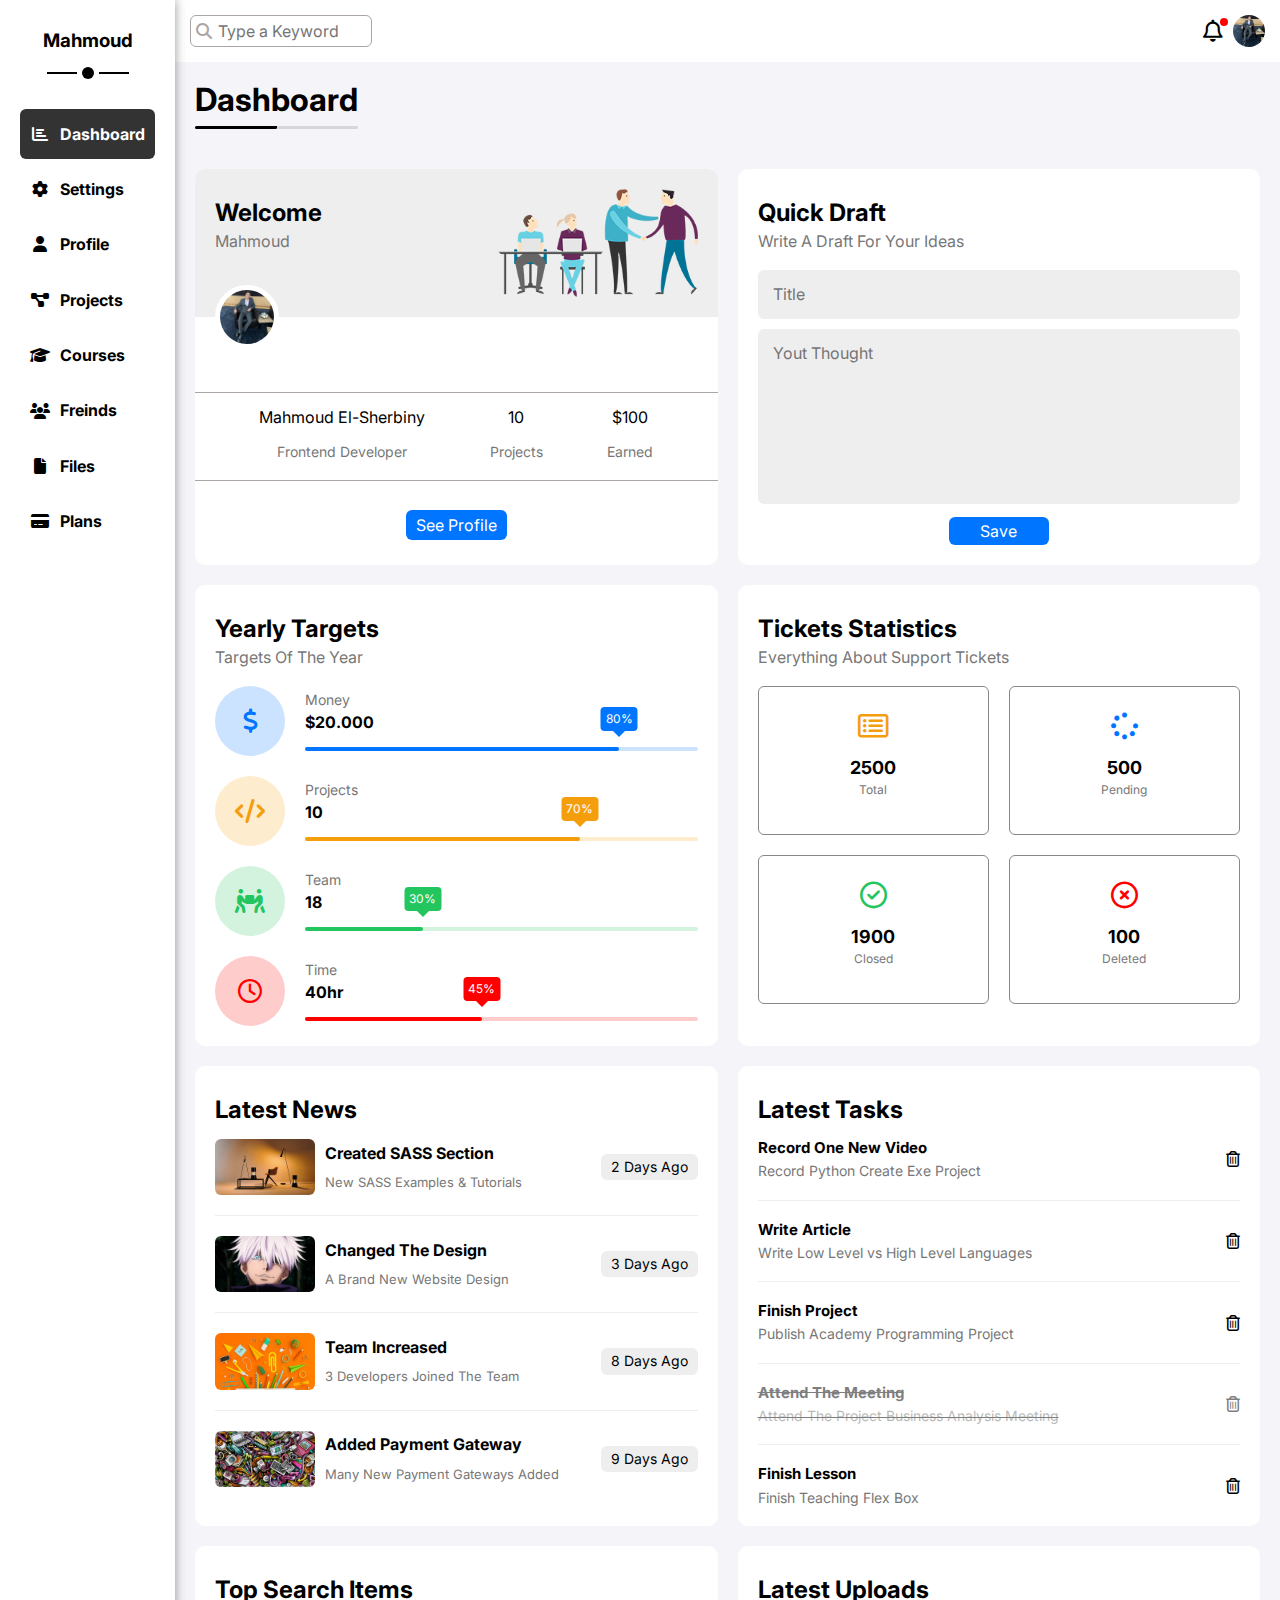
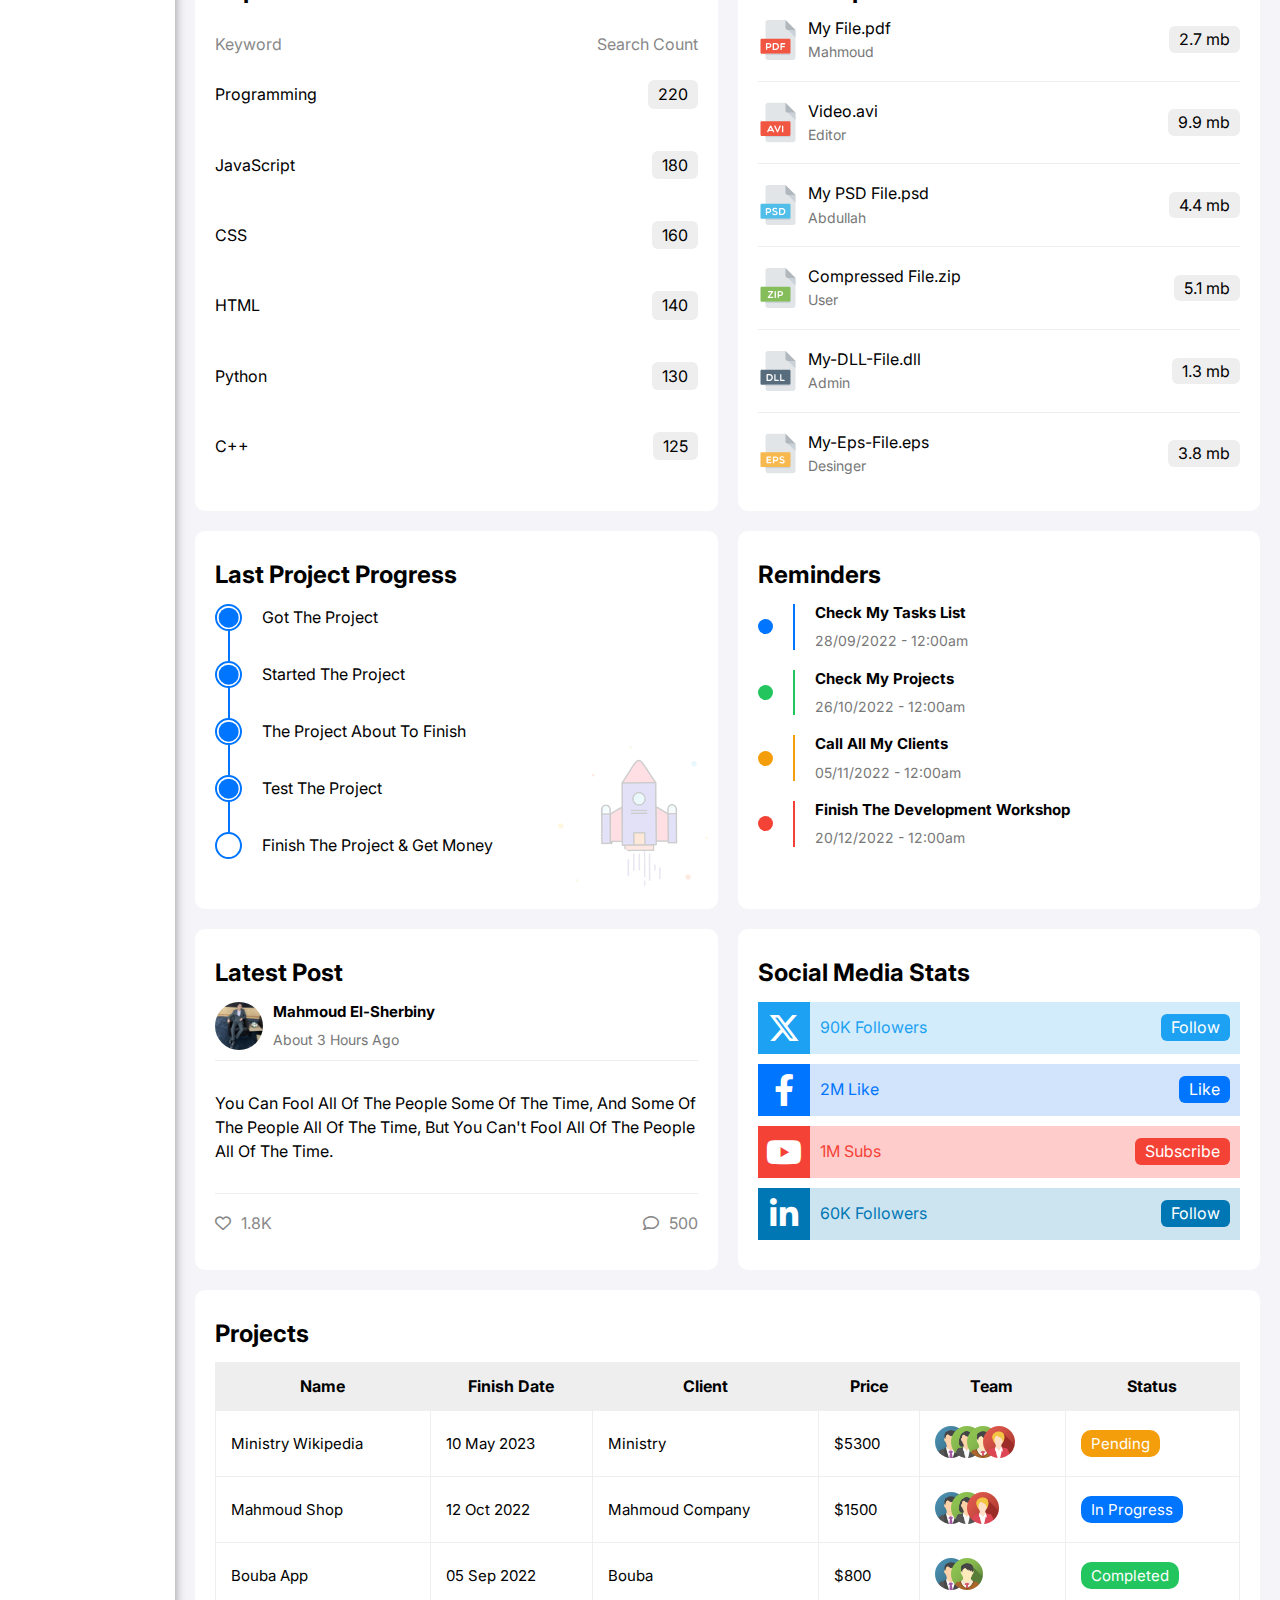
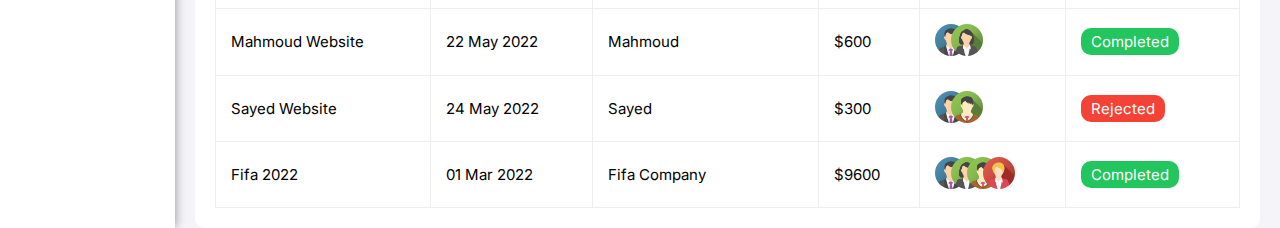
==== index.html @ 20785c1e "Uploaded the Project" ====
<!DOCTYPE html>
<html lang="en">
<head>
    <meta charset="UTF-8">
    <meta name="viewport" content="width=device-width, initial-scale=1.0">
    <title>Mahmoud | Dashboard</title>

    <!-- Normalize elements -->
    <link rel="stylesheet" href="CSS/normalize.css">

    <!-- The Framework file -->
    <link rel="stylesheet" href="CSS/framework.css">

    <!-- The design main file -->
    <link rel="stylesheet" href="CSS/main.css">

    <!-- Font awesome library -->
    <link rel="stylesheet" href="CSS/all.min.css">

    <!-- Google fonts -->
    <link rel="preconnect" href="https://fonts.googleapis.com">
    <link rel="preconnect" href="https://fonts.gstatic.com" crossorigin>
    <link href="https://fonts.googleapis.com/css2?family=Inter:wght@300;400;700;900&display=swap" rel="stylesheet">
</head>

<body>
    <div class="page d-flex">
        <!-- Start Sidebar -->
        <div class="sidebar p-20 bg-white">
            <a href="https://github.com/Mahmoud2592004" class="c-black" target="_blank"><h3>Mahmoud</h3></a>
            <div class="shape circle"></div>
            <ul class="links">
                <li>
                    <a class="link active v-center" href="index.html">
                        <i class="fa-solid fa-chart-bar fa-fw"></i>
                        <p>Dashboard</p>
                    </a>
                </li>
                <li>
                    <a class="link v-center" href="settings.html">
                        <i class="fa-solid fa-gear fa-fw"></i>
                        <p>Settings</p>
                    </a>
                </li>
                <li>
                    <a class="link v-center" href="profile.html">
                        <i class="fa-solid fa-user fa-fw"></i>
                        <p>Profile</p>
                    </a>
                </li>
                <li>
                    <a class="link v-center" href="projects.html">
                        <i class="fa-solid fa-diagram-project fa-fw"></i>
                        <p>Projects</p>
                    </a>
                </li>
                <li>
                    <a class="link v-center" href="courses.html">
                        <i class="fa-solid fa-graduation-cap fa-fw"></i>
                        <p>Courses</p>
                    </a>
                </li>
                <li>
                    <a class="link v-center" href="freinds.html">
                        <i class="fa-solid fa-users fa-fw"></i>
                        <p>Freinds</p>
                    </a>
                </li>
                <li>
                    <a class="link v-center" href="files.html">
                        <i class="fa-solid fa-file fa-fw"></i>
                        <p>Files</p>
                    </a>
                </li>
                <li>
                    <a class="link v-center" href="plans.html">
                        <i class="fa-solid fa-credit-card fa-fw"></i>
                        <p>Plans</p>
                    </a>
                </li>
            </ul>
        </div>
        <!-- End Sidebar -->
        <div class="content w-full">
            <!-- Start header -->
            <header class="header between-flex">
                <div class="form">
                    <form action="" class="br-6">
                        <i class="fa-solid fa-magnifying-glass"></i>
                        <input type="search" placeholder="Type a Keyword">
                    </form>
                </div>
                <div class="icons v-center">
                    <div class="notif p-rel">
                        <i class="fa-regular fa-bell"></i>
                        <span>A new course avialable, check now</span>
                    </div>
                    <img class="circle" src="images/avatar.jpg" alt="Photo.jpg">
                </div>
            </header>
            <!-- End header -->
            <h1 class="p-rel">Dashboard</h1>
            <div class="wrapper d-grid gap-20">
                <div class="welcome br-10 text-c-mobile block-mobile overflow-h bg-white">
                    <div class="head d-flex p-20">
                        <div class="text">
                            <h3 class="special-heading">Welcome</h3>
                            <p>Mahmoud</p>
                        </div>
                        <img class="hide-mobile" src="images/welcome.png" alt="Photo.png">
                        <img src="images/avatar.jpg" alt="Photo.jpg">
                    </div>
                    <div class="info evenly-flex text-c flex-col-mobile gap-20">
                        <div>
                            <p>Mahmoud El-Sherbiny</p>
                            <span>Frontend Developer</span>
                        </div>
                        <div>
                            <p>10</p>
                            <span>Projects</span>
                        </div>
                        <div>
                            <p>$100</p>
                            <span>Earned</span>
                        </div>
                    </div>
                    <div class="link p-20">
                        <a href="profile.html">See Profile</a>
                    </div>
                </div>

                <div class="draft p-20 br-10 overflow-h bg-white">
                    <h3 class="special-heading">Quick Draft</h3>
                    <p>Write A Draft For Your Ideas</p>
                    <div class="form text-c">
                        <form action="">
                            <input type="text" name="title" placeholder="Title">
                            <textarea name="thought" placeholder="Yout Thought"></textarea>
                            <input type="submit" value="Save">
                        </form>
                    </div>
                </div>

                <div class="targets br-10 p-20 overflow-h bg-white">
                    <h3 class="special-heading">Yearly Targets</h3>
                    <p>Targets Of The Year</p>
                    <div class="target money v-center gap-20 m-bt-20">
                        <i class="fa-solid fa-dollar-sign"></i>
                        <div class="info">
                            <p>Money</p>
                            <p class="number">$20.000</p>
                            <div class="progress">
                                <span style="width: 80%;" data="80%"></span>
                            </div>
                        </div>
                    </div>
                    <div class="target projects v-center gap-20 m-bt-20">
                        <i class="fa-solid fa-code"></i>
                        <div class="info">
                            <p>Projects</p>
                            <p class="number">10</p>
                            <div class="progress">
                                <span style="width: 70%;" data="70%"></span>
                            </div>
                        </div>
                    </div>
                    <div class="target team v-center gap-20 m-bt-20">
                        <i class="fa-solid fa-people-carry-box"></i>
                        <div class="info">
                            <p>Team</p>
                            <p class="number">18</p>
                            <div class="progress">
                                <span style="width: 30%;" data="30%"></span>
                            </div>
                        </div>
                    </div>
                    <div class="target time v-center gap-20">
                        <i class="fa-regular fa-clock"></i>
                        <div class="info">
                            <p>Time</p>
                            <p class="number">40hr</p>
                            <div class="progress">
                                <span style="width: 45%;" data="45%"></span>
                            </div>
                        </div>
                    </div>
                </div>

                <div class="tickets p-20 br-10 overflow-h bg-white">
                    <h3 class="special-heading">Tickets Statistics</h3>
                    <p>Everything About Support Tickets</p>
                    <div class="holder d-grid gap-20">
                        <div class="box text-c br-6">
                            <i class="fa-regular fa-rectangle-list"></i>
                            <p class="number">2500</p>
                            <p>Total</p>
                        </div>
                        <div class="box text-c br-6">
                            <i class="fa-solid fa-spinner"></i>
                            <p class="number">500</p>
                            <p>Pending</p>
                        </div>
                        <div class="box text-c br-6">
                            <i class="fa-regular fa-circle-check"></i>
                            <p class="number">1900</p>
                            <p>Closed</p>
                        </div>
                        <div class="box text-c br-6">
                            <i class="fa-regular fa-circle-xmark"></i>
                            <p class="number">100</p>
                            <p>Deleted</p>
                        </div>
                    </div>
                </div>

                <div class="news p-20 br-10 overflow-h bg-white">
                    <h3 class="special-heading">Latest News</h3>
                    <div class="holder between-flex text-c-mobile flex-col-mobile">
                        <div class="box d-flex flex-col-mobile">
                            <img src="images/news-01.png" alt="Photo.png">
                            <div class="text">
                                <p>Created SASS Section</p>
                                <span>New SASS Examples & Tutorials</span>
                            </div>
                        </div>
                        <div>2 Days Ago</div>
                    </div>
                    <div class="holder between-flex text-c-mobile flex-col-mobile">
                        <div class="box d-flex flex-col-mobile">
                            <img src="images/news-03.png" alt="Photo.png">
                            <div class="text">
                                <p>Changed The Design</p>
                                <span>A Brand New Website Design</span>
                            </div>
                        </div>
                        <div>3 Days Ago</div>
                    </div>
                    <div class="holder between-flex text-c-mobile flex-col-mobile">
                        <div class="box d-flex flex-col-mobile">
                            <img src="images/news-02.png" alt="Photo.png">
                            <div class="text">
                                <p>Team Increased</p>
                                <span>3 Developers Joined The Team</span>
                            </div>
                        </div>
                        <div>8 Days Ago</div>
                    </div>
                    <div class="holder between-flex flex-col-mobile text-c-mobile">
                        <div class="box d-flex flex-col-mobile">
                            <img src="images/news-04.png" alt="Photo.png">
                            <div class="text">
                                <p>Added Payment Gateway</p>
                                <span>Many New Payment Gateways Added</span>
                            </div>
                        </div>
                        <div>9 Days Ago</div>
                    </div>
                </div>

                <div class="tasks p-20 br-10 overflow-h bg-white">
                    <h3 class="special-heading">Latest Tasks</h3>
                    <div class="box between-flex">
                        <div class="text">
                            <p>Record One New Video</p>
                            <span>Record Python Create Exe Project</span>
                        </div>
                        <i class="fa-regular fa-trash-can"></i>
                    </div>
                    <div class="box between-flex">
                        <div class="text">
                            <p>Write Article</p>
                            <span>Write Low Level vs High Level Languages</span>
                        </div>
                        <i class="fa-regular fa-trash-can"></i>
                    </div>
                    <div class="box between-flex">
                        <div class="text">
                            <p>Finish Project</p>
                            <span>Publish Academy Programming Project</span>
                        </div>
                        <i class="fa-regular fa-trash-can"></i>
                    </div>
                    <div class="box deleted between-flex">
                        <div class="text">
                            <p>Attend The Meeting</p>
                            <span>Attend The Project Business Analysis Meeting</span>
                        </div>
                        <i class="fa-regular fa-trash-can"></i>
                    </div>
                    <div class="box between-flex">
                        <div class="text">
                            <p>Finish Lesson</p>
                            <span>Finish Teaching Flex Box</span>
                        </div>
                        <i class="fa-regular fa-trash-can"></i>
                    </div>
                </div>

                <div class="search-items p-20 br-10 overflow-h bg-white">
                    <h3 class="special-heading">Top Search Items</h3>
                    <div class="head between-flex">
                        <p>Keyword</p>
                        <p>Search Count</p>
                    </div>
                    <div class="holder">
                        <div class="box between-flex m-bt-20">
                            <p>Programming</p>
                            <span>220</span>
                        </div>
                        <div class="box between-flex m-bt-20">
                            <p>JavaScript</p>
                            <span>180</span>
                        </div>
                        <div class="box between-flex m-bt-20">
                            <p>CSS</p>
                            <span>160</span>
                        </div>
                        <div class="box between-flex m-bt-20">
                            <p>HTML</p>
                            <span>140</span>
                        </div>
                        <div class="box between-flex m-bt-20">
                            <p>Python</p>
                            <span>130</span>
                        </div>
                        <div class="box between-flex m-bt-20">
                            <p>C++</p>
                            <span>125</span>
                        </div>
                    </div>
                </div>

                <div class="upload p-20 br-10 overflow-h bg-white">
                    <h3 class="special-heading">Latest  Uploads</h3>
                    <div class="holder between-flex">
                        <div class="box d-flex">
                            <img src="images/pdf.svg" alt="pdf">
                            <div class="text">
                                <p>My File.pdf</p>
                                <span>Mahmoud</span>
                            </div>
                        </div>
                        <div>2.7 mb</div>
                    </div>
                    <div class="holder between-flex">
                        <div class="box d-flex">
                            <img src="images/avi.svg" alt="avi">
                            <div class="text">
                                <p>Video.avi</p>
                                <span>Editor</span>
                            </div>
                        </div>
                        <div>9.9 mb</div>
                    </div>
                    <div class="holder between-flex">
                        <div class="box d-flex">
                            <img src="images/psd.svg" alt="psd">
                            <div class="text">
                                <p>My PSD File.psd</p>
                                <span>Abdullah</span>
                            </div>
                        </div>
                        <div>4.4 mb</div>
                    </div>
                    <div class="holder between-flex">
                        <div class="box d-flex">
                            <img src="images/zip.svg" alt="zip">
                            <div class="text">
                                <p>Compressed File.zip</p>
                                <span>User</span>
                            </div>
                        </div>
                        <div>5.1 mb</div>
                    </div>
                    <div class="holder between-flex">
                        <div class="box d-flex">
                            <img src="images/dll.svg" alt="dll">
                            <div class="text">
                                <p>My-DLL-File.dll</p>
                                <span>Admin</span>
                            </div>
                        </div>
                        <div>1.3 mb</div>
                    </div>
                    <div class="holder between-flex">
                        <div class="box d-flex">
                            <img src="images/eps.svg" alt="eps">
                            <div class="text">
                                <p>My-Eps-File.eps</p>
                                <span>Desinger</span>
                            </div>
                        </div>
                        <div>3.8 mb</div>
                    </div>
                </div>

                <div class="project p-20 br-10 overflow-h bg-white p-rel"> 
                    <h3 class="special-heading">Last Project Progress</h3>
                    <div class="box">
                        <div class="shape circle"></div>
                        <p>Got The Project</p>
                    </div>
                    <div class="box">
                        <div class="shape circle"></div>
                        <p>Started The Project</p>
                    </div>
                    <div class="box">
                        <div class="shape circle"></div>
                        <p>The Project About To Finish</p>
                    </div>
                    <div class="box">
                        <div class="shape circle active"></div>
                        <p>Test The Project</p>
                    </div>
                    <div class="box">
                        <div class="shape circle"></div>
                        <p>Finish The Project & Get Money</p>
                    </div>
                    <img class="hide-mobile" src="images/project.png" alt="">
                </div>

                <div class="reminder p-20 br-10 overflow-h bg-white">
                    <h3 class="special-heading">Reminders</h3>
                    <div class="box v-center m-bt-20">
                        <div class="shape circle bg-blue"></div>
                        <div class="text">
                            <p>Check My Tasks List</p>
                            <span>28/09/2022 - 12:00am</span>
                        </div>
                    </div>
                    <div class="box v-center m-bt-20">
                        <div class="shape circle bg-green"></div>
                        <div class="text">
                            <p>Check My Projects</p>
                            <span>26/10/2022 - 12:00am</span>
                        </div>
                    </div>
                    <div class="box v-center m-bt-20">
                        <div class="shape circle bg-orange"></div>
                        <div class="text">
                            <p>Call All My Clients</p>
                            <span>05/11/2022 - 12:00am</span>
                        </div>
                    </div>
                    <div class="box v-center m-bt-20">
                        <div class="shape circle bg-red"></div>
                        <div class="text">
                            <p>Finish The Development Workshop</p>
                            <span>20/12/2022 - 12:00am</span>
                        </div>
                    </div>
                </div>

                <div class="latest-post p-20 br-10 overflow-h bg-white">
                    <h3 class="special-heading">Latest Post</h3>
                    <div class="head v-center">
                        <img src="images/avatar.jpg" alt="Photo.jpg">
                        <div class="text">
                            <p>Mahmoud El-Sherbiny</p>
                            <span>About 3 Hours Ago</span>
                        </div>
                    </div>
                    <div class="body">
                        You Can Fool All Of The People Some Of The Time, And Some Of The People All Of The Time, But You Can't Fool All Of The People All Of The Time.
                    </div>
                    <div class="foot between-flex">
                        <div class="v-center gap-10">
                            <i class="fa-regular fa-heart"></i>
                            <span>1.8K</span>
                        </div>
                        <div class="v-center gap-10">
                            <i class="fa-regular fa-comment"></i>
                            <span>500</span>
                        </div>
                    </div>
                </div>

                <div class="social-media p-20 br-10 overflow-h bg-white">
                    <h3 class="special-heading">Social Media Stats</h3>
                    <div class="holder v-center twitter">
                        <a href="https://www.twitter.com/" target="_blank"><i class="fa-brands fa-x-twitter"></i></a>
                        <div class="info between-flex">
                            <span>90K Followers</span>
                            <a href="https://www.twitter.com/" target="_blank" class="br-6 rec-4-10">Follow</a>
                        </div>
                    </div>
                    <div class="holder v-center facebook">
                        <a href="https://www.facebook.com/profile.php?id=100005841945457" target="_blank"><i class="fa-brands fa-facebook-f"></i></a>
                        <div class="info between-flex">
                            <span>2M Like</span>
                            <a href="https://www.facebook.com/profile.php?id=100005841945457" target="_blank" class="br-6 rec-4-10">Like</a>
                        </div>
                    </div>
                    <div class="holder v-center youtube">
                        <a href="https://www.youtube.com/" target="_blank"><i class="fa-brands fa-youtube"></i></a>
                        <div class="info between-flex">
                            <span>1M Subs</span>
                            <a href="https://www.youtube.com/" target="_blank" class="br-6 rec-4-10">Subscribe</a>
                        </div>
                    </div>
                    <div class="holder v-center linkedin">
                        <a href="https://www.linkedin.com/" target="_blank"><i class="fa-brands fa-linkedin-in"></i></a>
                        <div class="info between-flex">
                            <span>60K Followers</span>
                            <a href="https://www.linkedin.com/" target="_blank" class="br-6 rec-4-10">Follow</a>
                        </div>
                    </div>
                </div>
            </div>

            <div class="project-table p-20 br-10 overflow-h bg-white m-right-20 m-left-20 m-top-20">
                <h3 class="special-heading">Projects</h3>
                <div class="table">
                    <table class="w-full">
                        <thead>
                            <th>Name</th>
                            <th>Finish Date</th>
                            <th>Client</th>
                            <th>Price</th>
                            <th>Team</th>
                            <th>Status</th>
                        </thead>
                        <tbody>
                            <tr>
                                <td>Ministry Wikipedia</td>
                                <td>10 May 2023</td>
                                <td>Ministry</td>
                                <td>$5300</td>
                                <td>
                                    <img src="images/team-01.png" alt="Photo.png" class="circle-32">
                                    <img src="images/team-02.png" alt="Photo.png" class="circle-32">
                                    <img src="images/team-03.png" alt="Photo.png" class="circle-32">
                                    <img src="images/team-04.png" alt="Photo.png" class="circle-32">
                                </td>
                                <td><span class="rec-4-10 bg-orange br-10">Pending</span></td>
                            </tr>
                            <tr>
                                <td>Mahmoud Shop</td>
                                <td>12 Oct 2022</td>
                                <td>Mahmoud Company</td>
                                <td>$1500</td>
                                <td>
                                    <img src="images/team-01.png" alt="Photo.png" class="circle-32">
                                    <img src="images/team-02.png" alt="Photo.png" class="circle-32">
                                    <img src="images/team-04.png" alt="Photo.png" class="circle-32">
                                </td>
                                <td><span class="rec-4-10 bg-blue br-10">In Progress</span></td>
                            </tr>
                            <tr>
                                <td>Bouba App</td>
                                <td>05 Sep 2022</td>
                                <td>Bouba</td>
                                <td>$800</td>
                                <td>
                                    <img src="images/team-01.png" alt="Photo.png" class="circle-32">
                                    <img src="images/team-03.png" alt="Photo.png" class="circle-32">
                                </td>
                                <td><span class="rec-4-10 bg-green br-10">Completed</span></td>
                            </tr>
                            <tr>
                                <td>Mahmoud Website</td>
                                <td>22 May 2022</td>
                                <td>Mahmoud</td>
                                <td>$600</td>
                                <td>
                                    <img src="images/team-01.png" alt="Photo.png" class="circle-32">
                                    <img src="images/team-02.png" alt="Photo.png" class="circle-32">
                                </td>
                                <td><span class="rec-4-10 bg-green br-10">Completed</span></td>
                            </tr>
                            <tr>
                                <td>Sayed Website</td>
                                <td>24 May 2022</td>
                                <td>Sayed</td>
                                <td>$300</td>
                                <td>
                                    <img src="images/team-01.png" alt="Photo.png" class="circle-32">
                                    <img src="images/team-03.png" alt="Photo.png" class="circle-32">
                                </td>
                                <td><span class="rec-4-10 bg-red br-10">Rejected</span></td>
                            </tr>
                            <tr>
                                <td>Fifa 2022</td>
                                <td>01 Mar 2022</td>
                                <td>Fifa Company</td>
                                <td>$9600</td>
                                <td>
                                    <img src="images/team-01.png" alt="Photo.png" class="circle-32">
                                    <img src="images/team-02.png" alt="Photo.png" class="circle-32">
                                    <img src="images/team-03.png" alt="Photo.png" class="circle-32">
                                    <img src="images/team-04.png" alt="Photo.png" class="circle-32">
                                </td>
                                <td><span class="rec-4-10 bg-green br-10">Completed</span></td>
                            </tr>
                        </tbody>
                    </table>
                </div>
            </div>
        </div>
    </div>
</body>
</html>
---- CSS/framework.css ----
:root {
    --main-transition: 0.3s;
    --blue-color: #0075ff;
    --blue-alt-color: #0d69d5;
    --orange-color: #f59e0b;
    --green-color: #22c55e;
    --red-color: #f44336;
    --grey-color: #888;
    --secondry-color: #eee;
    --small-font-color: #777;
}
/* Start Box */
.d-flex {
    display: flex;
}

.v-center {
    display: flex;
    align-items: center;
}

.between-flex {
    display: flex;
    justify-content: space-between;
    align-items: center;
}

.center-flex {
    display: flex;
    justify-content: center;
    align-items: center;
}

.evenly-flex {
    display: flex;
    justify-content: space-evenly;
    align-items: center;
}

.flex-col {
    flex-direction: column;
}

.d-grid {
    display: grid;
}

.gap-10 {
    gap: 10px;
}

.gap-20 {
    gap: 20px;
}

.gap-40 {
    gap: 40px;
}

.pos-ab-center {
    position: absolute;
    left: 50%;
    top: 50%;
    transform: translate(-50%, -50%);
}

@media (max-width: 767px) {
    .hide-mobile {
        display: none;
    }
}

@media (max-width: 767px) {
    .block-mobile {
        display: block;
    }
}

@media (max-width: 767px) {
    .flex-col-mobile {
        flex-direction: column;
    }
}
/* End Box */

/* Start Position */
.p-rel {
    position: relative;
}
/* End Position */

/* Start Spacing */
.p-20 {
    padding: 20px;
}

.m-20 {
    margin: 20px;
}

.m-bt-10 {
    margin-bottom: 10px;
}

.m-bt-20 {
    margin-bottom: 20px;
}

.m-top-20 {
    margin-top: 20px;
}

.m-right-20 {
    margin-right: 20px;
}

.m-left-20 {
    margin-left: 20px;
}

.overflow-h {
    overflow: hidden;
}

.rec-4-10 {
    padding: 4px 10px;
}
/* End Spacing */

/* Start Color */
.bg-white {
    background-color: white;
}

.bg-red {
    background-color: var(--red-color, red)
}

.bg-blue {
    background-color: var(--blue-color, blue);
}

.bg-green {
    background-color: var(--green-color, green);
}

.bg-orange {
    background-color: var(--orange-color, orange);
}

.bg-eee {
    background-color: #eee;
}

.c-black {
    color: black;
}

.c-white {
    color: white;
}

.c-grey {
    color: var(--small-font-color);
}
/* End Color */

/* Start Border */
.circle {
    border-radius: 50%;
}

.circle-32 {
    border-radius: 50%;
    width: 32px;
    height: 32px;
}

.circle-60 {
    border-radius: 50%;
    width: 60px;
    height: 60px;
}

.circle-120 {
    border-radius: 50%;
    width: 120px;
    height: 120px;
}

.br-6 {
    border-radius: 6px;
}

.br-10 {
    border-radius: 10px;
}
/* End Border */

/* Start Font */
.text-c {
    text-align: center;
}

@media (max-width: 767px) {
    .text-c-mobile {
        text-align: center;
    }
}

.fs-15 {
    font-size: 15px;
}

.fs-14 {
    font-size: 14px;
}

.fs-13 {
    font-size: 13px;
}
/* End Font */

/* Start Dimensions */
.w-full {
    width: 100%;
}
/* End Dimensions */

/* Start Components */
p.small-heading-font {
    margin: 0 0 5px;
}

p.small-heading-font + span {
    color: var(--small-font-color);
    font-size: 13px;
}
/* End Components */
---- CSS/main.css ----
/* Start Variables */
:root {
    --main-transition: 0.3s;
    --blue-color: #0075ff;
    --blue-alt-color: #0d69d5;
    --orange-color: #f59e0b;
    --green-color: #22c55e;
    --red-color: #f44336;
    --grey-color: #888;
    --secondry-color: #eee;
    --small-font-color: #777;
}
/* End Variables */

/* Start Global Rules */
body {
    font-family: 'Inter', sans-serif;
    margin: 0;
}

.page {
    min-height: 100vh;
    background-color: #f5f5f9;
}

* {
    box-sizing: border-box;
    outline: none;
}

html {
    scroll-behavior: smooth;
}

::-webkit-scrollbar {
    width: 15px;
}

::-webkit-scrollbar-track {
    background-color: white;
}

::-webkit-scrollbar-thumb {
    background-color: var(--blue-color);
}

::-webkit-scrollbar-thumb:hover {
    background-color: var(--blue-alt-color);
}

ul {
    list-style: none;
    padding: 0;
    margin: 0;
}

a {
    text-decoration: none;
}
/* End Global Rules */

/* Start Sidebar */
.sidebar {
    position: relative;
    box-shadow: 0 0 10px #33333385;
}

.sidebar > a h3 {
    margin: 10px auto 15px;
    text-align: center;
}

.sidebar .shape {
    position: relative;
    background-color: black;
    width: 12px;
    height: 12px;
    margin: 0 auto 30px;
}

.sidebar .shape::before,
.sidebar .shape::after {
    content: "";
    position: absolute;
    top: 50%;
    transform: translateY(-50%);
    width: 30px;
    height: 2px;
    background-color: black;
}

.sidebar .shape::before {
    left: -35px;
}

.sidebar .shape::after {
    right: -35px;
}

.sidebar ul a {
    padding: 0px 10px;
    color: black;
    margin-bottom: 5px;
    border-radius: 6px;
    transition: var(--main-transition);
}

.sidebar ul a:hover,
.sidebar ul .active {
    background-color: #333;
    color: white;
}

.sidebar ul i {
    margin-right: 10px;
}

.sidebar ul p {
    font-weight: bold;
}

@media (max-width: 767px) {
    .sidebar > a h3 {
        font-size: 11px;
    }

    .sidebar ul a {
        padding: 5px;
        justify-content: center;
        margin-bottom: 10px;
    }

    .sidebar ul a:hover,
    .sidebar ul .active {
        background-color: #f6f6f6;
        color: black;
    }

    .sidebar .shape {
        display: none;
    }

    .sidebar ul p {
        display: none;
    }
}
/* End Sidebar */

/* Start Content */

.content {
    overflow: hidden;
}

/* Start Header */
header {
    padding: 15px;
    background-color: white;
}

header form {
    padding: 5px;
    border: 1px solid #aba5a5;
}

header form input {
    width: 150px;
    outline: none;
    border: none;
    transition: var(--main-transition);
}

header form input:focus {
    width: 200px;
}

header form input::placeholder {
    transition: var(--main-transition);
}

header form input:focus::placeholder {
    opacity: 0;
}

header form i {
    color: #aba5a5;
}

header .icons .notif::before {
    content: "";
    position: absolute;
    width: 8px;
    height: 8px;
    border-radius: 50%;
    background-color: red;
    top: -2px;
    right: 5px;
}

header .icons .notif span {
    position: absolute;
    width: 300px;
    height: 40px;
    color: #463b3b;
    background-color: #e7e4e480;
    padding: 10px;
    right: 5px;
    bottom: -60px;
    display: none;
    z-index: 1;
}

header .icons .notif span::after {
    content: "";
    position: absolute;
    width: 0;
    height: 0;
    border-style: solid;
    border-width: 15px;
    border-color: transparent transparent #e7e4e480 transparent;
    top: -29px;
    right: 0;
}

header .icons .notif i:hover + span {
    display: inline;
}

header .icons .notif i {
    font-size: 1.4rem;
    margin-right: 10px;
    cursor: pointer;
}

header .icons img {
    width: 32px;
}
/* End Header */
.page h1 {
    margin: 20px 20px 50px;
    width: fit-content;
}

.page h1::before {
    content: "";
    position: absolute;
    left: 0;
    bottom: -10px;
    width: 50%;
    height: 3px;
    background-color: black;
    border-radius: 10px 0 10px 10px;
}

.page h1::after {
    content: "";
    position: absolute;
    right: 0;
    bottom: -10px;
    width: 50%;
    height: 3px;
    background-color: #aba5a563;
    border-radius: 10px 10px 10px 0;
}

.wrapper {
    grid-template-columns: repeat(auto-fit, minmax(450px, 1fr));
    margin-right: 20px;
    margin-left: 20px;
}

@media (max-width: 767px) {
    .wrapper {
        grid-template-columns: minmax(200px, 1fr);
        margin-right: 10px;
        margin-left: 10px;
        gap: 10px
    }
}

/* Start DashBoard */
/* Start Components */
.special-heading {
    font-size: 24px;
    margin: 10px 0  15px;
}

.special-heading + p {
    color: var(--small-font-color);
    margin: -10px 0 20px;
}
/* End Components */
/* Start Welcome widget */
.wrapper .welcome .head {
    justify-content: space-between;
    background-color: var(--secondry-color);
    position: relative;
}

.wrapper .welcome .head img:first-of-type {
    width: 200px;
}

.wrapper .welcome .head img:last-of-type {
    position: absolute;
    width: 64px;
    height: 64px;
    border-radius: 50%;
    bottom: -32px;
    border: 5px solid white;
    z-index: 1;
}

@media (max-width: 767px) {
    .wrapper .welcome .head img:last-of-type {
        left: 50%;
        transform: translateX(-50%);
    }
}

.wrapper .welcome .info {
    position: relative;
    padding: 50px 20px 20px;
    background-color: white;
    margin-top: 25px;
    margin-bottom: 15px;
}

.wrapper .welcome .info::before,
.wrapper .welcome .info::after {
    content: "";
    position: absolute;
    left: 0;
    width: 100%;
    height: 1px;
    background-color: #aba5a5;
}

.wrapper .welcome .info::before {
    top: 50px;
}

.wrapper .welcome .info::after {
    bottom: 0px;
}

.wrapper .welcome .info > div > span {
    color: var(--small-font-color);
    font-size: 14px;
} 

.wrapper .welcome .link {
    position: relative;
    background-color: white;
    text-align: center;
}

.wrapper .welcome .link a {
    color: white;
    background-color: var(--blue-color);
    border-radius: 6px;
    padding: 5px 10px;
    transition: var(--main-transition);
}

.wrapper .welcome .link a:hover {
    background-color: var(--blue-alt-color);
}
/* End Welcome widget */
/* Start Draft widget */
.wrapper .draft .form form input[type="text"],
.wrapper .draft .form form textarea {
    width: 100%;
    margin: 0 0 10px;
    border-radius: 6px;
    border: none;
    background-color: var(--secondry-color);
    padding: 15px;
}

.wrapper .draft .form form textarea {
    height: 175px;
    resize: none;
}

.wrapper .draft .form form input:last-of-type {
    border-radius: 6px;
    border: none;
    width: 100px;
    padding: 5px 10px;
    background-color: var(--blue-color);
    color: white;
    cursor: pointer;
    transition: var(--main-transition);
}

.wrapper .draft .form form input:last-of-type:hover {
    background-color: var(--blue-alt-color);
}
/* End Draft widget */
/* Start Targets Widget */
.wrapper .targets .target > i {
    font-size: 1.5rem;
    width: 70px;
    height: 70px;
    border-radius: 50%;
    display: flex;
    justify-content: center;
    align-items: center;
}

.wrapper .targets .target.money > i {
    background-color: #cce3ff;
    color: var(--blue-color);
}

.wrapper .targets .target.projects > i {
    background-color: #fdecce;
    color: #f59e0b;
}

.wrapper .targets .target.team > i {
    background-color: #d3f3df;
    color: #22c55e;
}

.wrapper .targets .target.time > i {
    background-color: #ffcccc;
    color: #ff0000;
}

.wrapper .targets .target .info p:first-of-type {
    font-size: 14px;
    color: var(--small-font-color);
    margin-bottom: 5px;
    margin-top: 0;
}

.wrapper .targets .target .info {
    flex: 1;
}

.wrapper .targets .target .info .number {
    font-weight: bold;
    margin-top: 5px;
}

.wrapper .targets .target .progress {
    width: 100%;
    height: 4px;
    border-radius: 10px;
    position: relative;
}

.wrapper .targets .target.money .progress {
    background-color: #cce3ff;
}

.wrapper .targets .target.projects .progress {
    background-color: #fdecce;
}

.wrapper .targets .target.team .progress {
    background-color: #d3f3df;
}

.wrapper .targets .target.time .progress {
    background-color: #ffcccc;
}

.wrapper .targets .target .progress span {
    position: absolute;
    height: 100%;
    left: 0;
    border-radius: 10px;
}

.wrapper .targets .target.money .progress span {
    background-color: var(--blue-color);
}

.wrapper .targets .target.projects .progress span {
    background-color: #f59e0b;
}

.wrapper .targets .target.team .progress span {
    background-color: #22c55e;
}

.wrapper .targets .target.time .progress span {
    background-color: #ff0000;
}


.wrapper .target .progress span::before {
    content: attr(data);
    position: absolute;
    font-size: 12px;
    padding: 5px;
    color: white;
    background-color: inherit;
    border-radius: 4px;
    right: 0;
    transform: translateX(50%);
    top: -40px;
}

.wrapper .target .progress span::after {
    content: "";
    position: absolute;
    border-style: solid;
    border-width: 10px;
    right: 0;
    transform: translateX(50%);
    top: -20px;
}

.wrapper .target.money .progress span::after {
    border-color: var(--blue-color) transparent transparent transparent;
}

.wrapper .target.projects .progress span::after {
    border-color: #f59e0b transparent transparent transparent;
}

.wrapper .target.team .progress span::after {
    border-color: #22c55e transparent transparent transparent;
}

.wrapper .target.time .progress span::after {
    border-color: #ff0000 transparent transparent transparent;
}
/* End Targets Widget */
/* Start Tickets Widget */
.wrapper .tickets .holder {
    grid-template-columns: repeat(auto-fit, minmax(215px, 1fr));
}

.wrapper .tickets .holder .box {
    padding: 25px;
    border: 1px solid var(--grey-color);
}

.wrapper .tickets .holder .box i {
    font-size: 27px;
}

.wrapper .tickets .holder .box:first-child i {
    color: #f59e0b;
}

.wrapper .tickets .holder .box:nth-child(2) i {
    color: var(--blue-color);
}

.wrapper .tickets .holder .box:nth-child(3) i {
    color: #22c55e;
}

.wrapper .tickets .holder .box:last-child i {
    color: #ff0000;
}

.wrapper .tickets .holder .box .number {
    font-size: 18px;
    font-weight: bold;
    margin-bottom: 5px;
}

.wrapper .tickets .holder .box p:last-of-type {
    font-size: 12px;
    color: var(--small-font-color);
    margin-top: 0;
}
/* End Tickets Widget */
/* Start News Widget */
.wrapper .news .holder .box {
    gap: 10px;
    align-items: center;
}

.wrapper .news .holder:not(:last-child) {
    padding-bottom: 20px;
    margin-bottom: 20px;
    border-bottom: 1px solid #eee;
}

.wrapper .news .holder .box img {
    width: 100px;
    border-radius: 6px;
}

.wrapper .news .holder .box .text p {
    margin: 0 0 10px;
    font-weight: bold;
}

.wrapper .news .holder .box .text span {
    font-size: 13px;
    color: var(--small-font-color);
}

@media (max-width: 767px) {
    .wrapper .news .holder .box .text span {
        display: block;
        margin-bottom: 10px;
    }
}

.wrapper .news .holder > div:last-of-type {
    padding: 5px 10px;
    background-color: var(--secondry-color, #eee);
    border-radius: 6px;
    font-size: 14px;
}
/* End News Widget */
/* Start Tasks Widget */
.wrapper .tasks .box:not(:last-child) {
    padding-bottom: 20px;
    margin-bottom: 20px;
    border-bottom: 1px solid #eee;
}

.wrapper .tasks .box .text p {
    margin-top: 0;
    margin-bottom: 5px;
    font-size: 15px;
    font-weight: bold;
}

.wrapper .tasks .box .text span {
    font-size: 14px;
    color: var(--small-font-color);
}

.wrapper .tasks .box.deleted .text {
    text-decoration: line-through;
    opacity: 0.5;
}

.wrapper .tasks .box i {
    transition: var(--main-transition);
    cursor: pointer;
}

.wrapper .tasks .box i:hover {
    color: red;
}

.wrapper .tasks .box.deleted i {
    opacity: 0.5;
}
/* End Tasks Widget */
/* Start Search Items Widget */
.wrapper .search-items .head p {
    color: var(--grey-color);
}

.wrapper .search-items .holder .box span {
    background-color:  var(--secondry-color);
    padding: 5px 10px;
    border-radius: 6px;
}
/* End Search Items Widget */
/* Start Upload Widget */
.wrapper .upload .holder:not(:last-child) {
    padding-bottom: 20px;
    margin-bottom: 20px;
    border-bottom: 1px solid #eee;
}

.wrapper .upload .holder .box {
    gap: 10px;
}

.wrapper .upload .holder .box img {
    width: 40px;
}

.wrapper .upload .holder .box .text p {
    margin: 0 0 5px;
}

.wrapper .upload .holder .box .text span {
    font-size: 14px;
    color: var(--small-font-color);
}

.wrapper .upload .holder > div:last-child {
    padding: 4px 10px;
    background-color: var(--secondry-color, #eee);
    border-radius: 6px;
}
/* End Upload Widget */
/* Start Project Widget */
.wrapper .project .box {
    display: flex;
    align-items: center;
    margin-bottom: 30px;
}

.wrapper .project .shape {
    position: relative;
    border: 2px solid var(--blue-color);
    width: 27px;
    height: 27px;
    margin-right: 20px;
}

.wrapper .project .box:not(:last-of-type) .shape::before {
    content: "";
    position: absolute;
    border-radius: 50%;
    width: 90%;
    height: 90%;
    left: 50%;
    top: 50%;
    transform: translate(-50%, -50%);
    background-color: var(--blue-color);
}

.wrapper .project .box:nth-last-of-type(2) .shape::before {
    animation: fading 2s linear infinite;
}

.wrapper .project .box:not(:last-of-type) .shape::after {
    content: "";
    position: absolute;
    left: 50%;
    transform: translate(-50%);
    bottom: -32px;
    width: 2px;
    height: 32px;
    background-color: var(--blue-color, --blue-alt-color);
}

.wrapper .project .box p {
    margin: auto 0;
}

.wrapper .project img {
    position: absolute;
    width: 150px;
    bottom: 20px;
    right: 10px;
    opacity: 0.2;
}
/* End Project Widget */
/* Start Reminder Widget */
.wrapper .reminder .box .shape {
    width: 15px;
    height: 15px;
    margin-right: 20px;
}

.wrapper .reminder .box .text {
    padding-left: 20px;
}

.wrapper .reminder .box:first-of-type .text {
    border-left: 2px  solid var(--blue-color, var(--blue-alt-color));
}

.wrapper .reminder .box:nth-of-type(2) .text {
    border-left: 2px  solid var(--green-color, green);
}

.wrapper .reminder .box:nth-of-type(3) .text {
    border-left: 2px  solid var(--orange-color, orange);
}

.wrapper .reminder .box:last-of-type .text {
    border-left: 2px  solid var(--red-color, var(--blue-alt-color));
}

.wrapper .reminder .box .text p {
    margin: 0 0 10px;
    font-weight: bold;
    font-size: 15px;
}

.wrapper .reminder .box .text span {
    font-size: 14px;
    color: var(--small-font-color);
}
/* End Reminder Widget */
/* Start Latest Post Widget */
.wrapper .latest-post .head {
    border-bottom: 1px solid #eee;
    padding-bottom: 10px;
}

.wrapper .latest-post .head img {
    width: 48px;
    height: 48px;
    border-radius: 50%;
    margin-right: 10px;
}

.wrapper .latest-post .head .text p {
    margin: 0 0 10px;
    font-size: 15px;
    font-weight: bold;
}

.wrapper .latest-post .head .text span {
    font-size: 14px;
    color: var(--small-font-color);
}

.wrapper .latest-post .body {
    margin: 30px 0;
    line-height: 1.5;
} 

.wrapper .latest-post .foot {
    padding-top: 20px;
    border-top: 1px solid #eee;
    color: var(--grey-color);
}
/* End Latest Post Widget */
/* Start Social Media Widget */
.wrapper .social-media .holder.twitter {
    background-color: rgb(29 161 242 / 20%);
}

.wrapper .social-media .holder.facebook {
    background-color: rgb(24 119 242 / 20%);
}

.wrapper .social-media .holder.youtube {
    background-color: rgb(255 0 0 / 20%);
}

.wrapper .social-media .holder.linkedin {
    background-color: rgb(0 119 181 / 20%);
}

.wrapper .social-media .holder {
    margin-bottom: 10px;
    padding-right: 10px;
}

.wrapper .social-media .holder > a {
    display: flex;
    justify-content: center;
    align-items: center;
    width: 52px;
    height: 52px;
    font-size: 2em;
    color: white;
    margin-right: 10px;
    transition: var(--main-transition);
}

.wrapper .social-media .holder > a:hover {
    transform: rotate(3deg) scale(1.05);
}

.wrapper .social-media .holder.twitter > a {
    background-color: #1da1f2;
}

.wrapper .social-media .holder.facebook > a {
    background-color: var(--blue-color);
}

.wrapper .social-media .holder.youtube > a {
    background-color: var(--red-color, red);
}

.wrapper .social-media .holder.linkedin > a {
    background-color: #0077b5;
}

.wrapper .social-media .holder .info {
    flex: 1;
}

.wrapper .social-media .holder.twitter .info span {
    color: #1da1f2;
}

.wrapper .social-media .holder.facebook .info span {
    color: var(--blue-color, blue);
}

.wrapper .social-media .holder.youtube .info span {
    color: var(--red-color, red);
}

.wrapper .social-media .holder.linkedin .info span {
    color: #0077b5;
}

.wrapper .social-media .holder .info a {
    color: white;
}

.wrapper .social-media .holder.twitter .info a {
    background-color: #1da1f2;
}

.wrapper .social-media .holder.facebook .info a {
    background-color: var(--blue-color, blue);
}

.wrapper .social-media .holder.youtube .info a {
    background-color: var(--red-color, red);
}

.wrapper .social-media .holder.linkedin .info a {
    background-color: #0077b5;
}
/* End Social Media Widget */
/* Start Project Table Widget */
.project-table .table {
    overflow: auto;
}

.project-table table {
    min-width: 1000px;
    border-spacing: 0px;
}

.project-table table th {
    background-color: #eee;
    padding: 15px;
    margin-right: 0;
    margin-left: 0;
}

.project-table table td {
    padding: 15px;
}

.project-table table tbody td {
    font-size: 15px;
    border-bottom: 1px solid #eee;
    border-left: 1px solid #eee;
    transition: 0.3s;
}

.project-table table tbody td:last-child {
    border-right: 1px solid #eee;
}

.project-table table tbody tr:hover td {
    background-color: #faf7f7;
}

.project-table table tbody img:not(:last-of-type) {
    margin-right: -20px;
}

.project-table table tbody span {
    color: white;
}
/* End Project Table Widget */
/* End DashBoard */

/* Start Settings */
/* Start Components */
.toggle-checkbox {
    -webkit-appearance: none;
    appearance: none;
    display: none;
}

.toggle-switch {
    background-color: #ccc;
    width: 80px;
    height: 32px;
    position: relative;
    border-radius: 16px;
    transition: var(--main-transition);
    cursor: pointer;
}

.toggle-switch::before {
    font-family: "Font Awesome 5 Free";
    content: "\f00d";
    font-weight: 900;
    background-color: white;
    border-radius: 50%;
    width: 24px;
    height: 24px;
    position: absolute;
    top: 4px;
    left: 4px;
    display: flex;
    justify-content: center;
    align-items: center;
    color: #aaa;
    transition: var(--main-transition);
}

.toggle-checkbox:checked + .toggle-switch {
    background-color: var(--blue-color);
}

.toggle-checkbox:checked + .toggle-switch::before {
    left: 52px;
    content: "\f00c";
    color: var(--blue-color);
    transform: rotate(360deg);
}
/* End Components */
/* Start Site Control */
.site-control textarea {
    border: 1px solid #ccc;
    resize: none;
    min-height: 150px;
    padding: 10px;
}

.site-control textarea::placeholder {
    font-size: 13px;
}
/* End Site Control */

/* Start General Info */
.general-info label {
    color: var(--small-font-color);
    font-size: 15px;
}

.settings .general-info input {
    margin-top: 5px;
    border: 1px solid #ccc;
    border-radius: 6px;
    padding: 4px 10px;
}

.general-info input::placeholder {
    font-size: 13.5px;
}

.general-info input[type="email"] {
    width: 100%;
    cursor: no-drop;
    background-color: #f0f4f8;
    color: #bbb;
}

.general-info .email .box > a {
    color: var(--blue-color);
}
/* End General Info */
/* Start Secuirity Info */
.sec-info .box:not(:last-of-type) {
    border-bottom: 1px solid #eee;
    padding-bottom: 20px;
    margin-bottom: 20px;
}

.sec-info .box label {
    display: flex;
    justify-content: center;
    align-items: center;
}

.sec-info .box:first-of-type > a {
    transition: var(--main-transition);
}

.sec-info .box:first-of-type > a:hover {
    background-color: var(--blue-alt-color);
}
/* End Secuirity Info */
/* Start Social Info */
.social-info .box {
    border: 1px solid #ccc;
    background-color: #f6f6f6;
}

.social-info .box i {
    padding: 10px;
    color: gray;
    width: 40px;
    height: 40px;
    display: flex;
    justify-content: center;
    align-items: center;
    transition: var(--main-transition);
}

.social-info .box input {
    border: none;
    background-color: #f6f6f6;
    border-left: 1px solid #ccc;
    padding: 10px;
    order: 1;
}

.social-info .box input:focus + i {
    color: black;
}
/* End Social Info */
/* Start Widget Control */
.widget-control .widget input {
    -webkit-appearance: none;
    appearance: none;
}

.widget-control .widget label {
    position: relative;
    margin-left: 25px;
    cursor: pointer;
}

.widget-control .widget label:hover::before {
    border-color: var(--blue-color);
}

.widget-control .widget label::before,
.widget-control .widget label::after {
    position: absolute;
    border-radius: 6px;
    left: -30px;
    top: -2px;
    width: 20px;
    height: 20px;
    transition: var(--main-transition);
}

.widget-control .widget label::before {
    content: "";
    border: 1px solid #ccc;
}

.widget-control .widget label::after {
    font-family: "Font Awesome 5 Free";
    content: "\f00c";
    font-weight: 900;
    display: flex;
    justify-content: center;
    align-items: center;
    background-color: var(--blue-color);
    color: white;
    border: 1px solid var(--blue-color);
    transform: scale(0) rotate(360deg);
}

.widget-control .widget input[type="checkbox"]:checked + label::after {
    transform: scale(1);
}
/* End Widget Control */
/* Start Backup Manager */
.backup .frequency {
    border-bottom: 1px solid #eee;
    padding-bottom: 15px;
}

.backup input[type="radio"] {
    -webkit-appearance: none;
    appearance: none;
}

.backup .frequency > div {
    padding-left: 30px;
}

.backup .frequency label {
    position: relative;
    cursor: pointer;
}

.backup .frequency label::before,
.backup .frequency label::after {
    position: absolute;
    content: "";
    border-radius: 50%;
    transition: var(--main-transition);
}

.backup .frequency label::before {
    width: 21px;
    height: 21px;
    border: 1px solid #ccc;
    left: -30px;
    top: 50%;
    transform: translateY(-50%);
}

.backup .frequency label:hover::before {
    border-color: var(--blue-color);
}

.backup .frequency label::after {
    left: -27.5px;
    width: 18px;
    height: 18px;
    background-color: var(--blue-color);
    transform: scale(0);
    top: 0.75px;
}

.backup .frequency input[type="radio"]:checked + label::before {
    border-color: var(--blue-color);
}

.backup .frequency input[type="radio"]:checked + label::after {
    transform: scale(1);
}

.backup .server > div {
    flex: 1;
}

.backup .server label {
    border-radius: 6px;
    border: 1px solid #eee;
    padding: 10px 20px;
    width: 100%;
    cursor: pointer;
    transition: var(--main-transition);
}

.backup .server input:checked + label{
    color: var(--blue-color);
    border-color: var(--blue-color);
}

.backup .server label p {
    margin-bottom: 0;
}

@media (max-width: 767px) {
    .backup .server > div {
        width: 100%;
    }
    .backup .server label {
        width: 100%;
        text-align: center;
    }
}
/* End Backup Manager */
/* End Settings */

/* Start Profile */
/* Start General Information */
/* Start Toggle switch */
.toggle-switch.profile-toggle {
    width: 90px;
    height:22px;
    font-size: 13px;
}

.toggle-switch.profile-toggle::before {
    width: 16px;
    height: 16px;
    top: 3px;
    left: 4px;
}

.toggle-checkbox:checked + .toggle-switch.profile-toggle::before {
    left: 70px;
}

@media (max-width: 767px) {
    .profile .toggle-switch {
        margin: auto;
    }

    .profile .general-info {
        padding: 10px;
    }
}
/* End Toggle switch */
@media (min-width: 768px) {
    .profile .general-info .picture {
        padding: 20px;
        border-right: 1px solid #eee;
    }
}

.profile .general-info .picture h3 {
    font-size: 24px;
    margin: 15px 0;
}

.profile .general-info .picture p {
    color: var(--small-font-color);
    margin: 0 0 10px;
}

.profile .general-info .picture .progress {
    width: 70%;
    height: 5px;
    margin: 0 auto 15px;
    position: relative;
}

.profile .general-info .picture .progress span {
    height: 100%;
    position: absolute;
    left: 0;
    top: 0;
}

.profile .general-info .picture .stars i {
    font-size: 13px;
    color: var(--orange-color);
}

.profile .general-info .picture > span {
    display: block;
    margin-top: 10px;
    font-size: 13px;
    color: var(--small-font-color);
} 

.profile .general-info .box {
    flex-wrap: wrap;
    transition: var(--main-transition);
}

.profile .general-info .box:not(:last-of-type) {
    border-bottom: 1px solid #eee;
}

.profile .general-info .info h4 {
    width: 100%;
    font-size: 15px;
    color: var(--small-font-color);
    margin: 0;
}

.profile .general-info .info .box > div {
    min-width: 275px;
    padding: 10px 0 0;
    font-size: 14px;
}

.profile .general-info .info .box:hover {
    background-color: #eeeeee55;
}
/* End General Information */
/* Start skills */
.profile .data {
    grid-template-columns: repeat(auto-fit,minmax(300px,1fr));
}

@media (max-width: 1199px) and (min-width: 992px) {
    .profile .data {
        grid-template-columns: repeat(auto-fit, minmax(250px,1fr));
    }
}

@media (max-width: 991px) and (min-width: 768px) {
    .profile .data {
        grid-template-columns: repeat(auto-fit, minmax(150px,1fr));
    }
}

.profile .skills {
    grid-column: 1 / 2;
}

@media (max-width: 767px) {
    .profile .skills {
        width: 100%;
    }
}

.profile .skills .box:not(:last-of-type) {
    padding: 20px 0;
    border-bottom: 1px solid #eee;
}

.profile .skills .box:last-of-type {
    padding: 20px 0 0;
}

@media (max-width:991px) {
    .profile .skills .box span {
        display: inline-block;
        margin-bottom: 5px;
    }
}
/* End skills */
/* Start Activities */
@media (min-width: 768px) {
    .profile .activ {
        grid-column: 2 / 4;
    }
}

.profile .activ .holder:not(:last-of-type) {
    padding: 20px 0;
    border-bottom: 1px solid #eee;
}

.profile .activ .holder:last-of-type {
    padding: 20px 0 0;
}

@media (min-width: 768px) {
    .profile .activ .date {
        text-align: right;
    }
}

@media (max-width: 767px) {
    .profile .activ .date {
        margin-top: 15px;
    }
}

.profile .activ .holder p {
    margin: 0 0 10px;
}

.profile .activ span {
    color: var(--small-font-color);
    font-size: 15px;
}

@media (max-width: 767px) {
    .profile .activ .holder p {
        margin: 0 0 5px;
        font-size: 15px;
    }

    .profile .activ span {
        font-size: 13px;
    }
}
/* End Activities */
/* End Profile */

/* Start Projects */
.projects {
    grid-template-columns: repeat(auto-fit, minmax(500px, 1fr));
    column-gap: 20px;
}

.projects .head {
    margin: 0 0 10px;
}

.projects .head h3 {
    margin: 0;
}

.projects .box > p {
    margin: 0;
}

.projects .box .team {
    margin-top: 40px;
    padding-bottom: 20px;
    border-bottom: 1px solid #eee;
    height: 90px;
}

.projects .box .team a {
    position: absolute;
}

.projects .box .team a:nth-child(1) {
    left: 20px;
}

.projects .box .team a:nth-child(2) {
    left: 55px;
}

.projects .box .team a:nth-child(3) {
    left: 90px;
}

.projects .box .team a:nth-child(4) {
    left: 125px;
}

.projects .box .team a:nth-child(5) {
    left: 160px;
}

.projects .box .team a:hover {
    z-index: 5;
}

.projects .box .team img {
    border: 2px solid white;
}

.projects .box .services ul {
    padding: 10px 0;
    border-bottom: 1px solid #eee;
}

@media (min-width: 768px) {
    .projects .box .services ul {
        justify-content: flex-end;
    }
}

.projects .box .services ul li {
    width: fit-content;
}

.projects .box .other .bar {
    width: 30%;
    height: 7px;
}

.projects .box .other .bar span {
    position: absolute;
    height: 100%;
    left: 0;
    top: 0;
}

@media (max-width: 767px) {
    .projects .head h3 {
        font-size: 16px;
    }

    .projects .head span {
        font-size: 13px;
    }

    .projects .box > p {
        font-size: 14px;
    }

    .projects .box .other .bar {
        margin-bottom: 10px;
        width: 100%;
    }

    .projects .box .team {
        margin-top: 30px;
    }
}
/* End Projects */

/* Start Courses */
.courses {
    grid-template-columns: repeat(auto-fit, minmax(250px, 1fr));
}

.courses .box .image img:first-of-type {
    max-width: 100%;
}

.courses .box .image .avatar {
    border: 2px solid white;
    position: absolute;
    left: 20px;
    top: 20px;
}

.courses .box .text {
    padding-left: 20px;
    padding-right: 20px;
}

.courses .box .text h3 {
    font-size: 17px;
    margin: 20px 0;
}

.courses .box .text p {
    line-height: 1.6;
    margin: 0 0 30px;
}

.courses .box .foot {
    padding: 20px;
    border-top: 1px solid #eee;
}

.courses .foot > a {
    position: absolute;
    left: 50%;
    top: 0;
    transform: translate(-50%, -50%);
    transition: var(--main-transition, 0.3s);
}

.courses .foot > a:hover {
    background-color: var(--blue-alt-color, blue);
}
/* End Courses */

/* Start Freinds */
.friends-page {
    grid-template-columns: repeat(auto-fit, minmax(275px, 1fr));
}

.friends-page .head {
    border-bottom: 1px solid #eee;
}

.friends-page .head .contact {
    position: absolute;
    left: -5px;
    top: 0;
    gap: 5px;
}

.friends-page .head .contact button,
.friends-page .head .contact a {
    font-size: 13px;
    width: 30px;
    height: 30px;
    color: var(--small-font-color, gray);
    transition: var(--main-transition, 0.2s);
}

.friends-page .head .contact button {
    border: none;
    cursor: pointer;
}

.friends-page .head .contact a {
    display: flex;
    justify-content: center;
    align-items: center;
}

.friends-page .head .contact button:hover,
.friends-page .head .contact a:hover {
    background-color: var(--blue-color, blue);
    color: white;
}

.friends-page .head .text h4 {
    margin: 20px 0 10px;
}

.friends-page .head .text p {
    margin: 0 0 10px;
}

.friends-page .content {
    padding: 20px 0 10px;
    border-bottom: 1px solid #eee;
}

.friends-page .box.vip .content::after {
    content: "VIP";
    font-size: 3rem;
    position: absolute;
    color: var(--orange-color);
    right: 0px;
    top: 50%;
    transform: translateY(-50%);
    opacity: 0.2;
}

.friends-page .content > div i {
    margin-right: 5px;
}

.friends-page .foot {
    padding: 10px 0 0;
}

.friends-page .foot > div a {
    transition: var(--main-transition);
}

.friends-page .foot > div a:hover {
    background-color: var(--blue-alt-color, blue);
} 

.friends-page .foot > div button {
    cursor: pointer;
    border: none;
    transition: var(--main-transition);

} 

.friends-page .foot > div button:hover {
    background-color: red;
}
/* End Freinds */

/* Start Files */
.files-page .files {
    flex-grow: 5;
    grid-template-columns: repeat(auto-fit, minmax(200px, 1fr));
}

.files-page .files .box {
    height: fit-content;
}

.files-page .files .box .head {
    border-bottom: 1px solid #eee;
}

.files-page .files .box .head button {
    background-color: transparent;
    border: none;
}

.files-page .files .box .head i {
    transition: var(--main-transition, 0.3s);
    cursor: pointer;
    color: var(--small-font-color, gray);
}

.files-page .files .box .head i:hover {
    color: var(--blue-color, blue);
}

.files-page .files .head figure {
    text-align: center;
    margin-top: 10px;
}

.files-page .files .head figcaption {
    margin-top: 10px;
    font-weight: bold;
}

.files-page .files .box .head img {
    width: 64px;
    height: 64px;
    transition: var(--main-transition, 0.3s);
}

.files-page .files .box:hover figure img {
    transform: rotate(5deg) scale(1.05);
}

.files-page .files .box .head > p {
    margin: 10px 0;
}

.files-page .files .foot {
    margin-top: 10px;
}

.files-page .statistics {
    flex-grow: 1;
    height: fit-content;
}

@media (max-width: 767px) {
    .files-page .statistics {
        order: -1;
    }
}

.files-page .statistics .box {
    border-radius: 6px;
    border: 1px solid #eee;
    padding: 10px;
    margin-bottom: 15px;
}

.files-page .statistics .box .info i {
    display: flex;
    justify-content: center;
    align-items: center;
    border-radius: 4px;
    width: 40px;
    height: 40px;
}

.files-page .statistics .box .info i.blue {
    color: var(--blue-color);
    background-color: rgb(0 117 255 / 20%);
}

.files-page .statistics .box .info i.green {
    color: var(--green-color);
    background-color: rgb(34 197 94 / 20%);
}

.files-page .statistics .box .info i.red {
    color: var(--red-color);
    background-color: rgb(244 67 54 / 20%);
}

.files-page .statistics .box .info i.orange {
    color: var(--orange-color);
    background-color: rgb(245 158 11 / 20%);
}

.files-page .statistics .box .info p {
    margin: 0 0 5px;
    font-size: 14px;
}

.files-page .statistics .upload {
    text-align: center;
    margin-top: 20px;
}

.files-page .statistics .upload button {
    border: none;
    transition: var(--main-transition, 0.3s);
    cursor: pointer;
    padding: 10px 15px;
}

.files-page .statistics .upload button:hover {
    background-color: var(--blue-alt-color, blue);
}

.files-page .statistics .upload button i {
    margin-right: 5px;
}

.files-page .statistics .upload button:hover i {
    animation: moving-up-down 0.8s infinite;
}
/* End Files */

/* Start Plans */
.plans-page {
    grid-template-columns: repeat(auto-fit, minmax(450px, 1fr));
}

@media (max-width: 767px) {
    .plans-page {
        grid-template-columns: 1fr;
        margin-left: 10px;
        margin-right: 10px;
        gap: 10px;
    }
}

.plans-page .box .head {
    border: 3px solid white;
    margin-bottom: 20px;
}

.plans-page .box.green .head {
    outline: 3px solid var(--green-color, green);
}

.plans-page .box.blue .head {
    outline: 3px solid var(--blue-color, blue);
}

.plans-page .box.orange .head {
    outline: 3px solid var(--orange-colorr, orange);
}

.plans-page .box .head h2 {
    margin: 0;
}

.plans-page .box .head p {
    margin: 15px auto 0;
    font-size: 40px;
    width: fit-content;
}

.plans-page .box .head p::before {
    content: "$";
    position: absolute;
    left: -20px;
    top: 0;
    font-size: 24px;
}

.plans-page .features li {
    position: relative;
    border-bottom: 1px solid #eee;
    padding: 10px 0;
}

.plans-page .features li.true::before,
.plans-page .features li.false::before {
    font-family: "Font Awesome 5 Free";
    font-weight: 900;
    position: absolute;
    font-size: 18px;
}

.plans-page .features li.true::before {
    content: "\f00c";
    color: var(--green-color, green);
}

.plans-page .features li.false::before {
    content: "\f00d";
    color: var(--red-color, red);
}

.plans-page .features li > div {
    margin-left: 30px;
}
.plans-page .features li > button {
    border: none;
    border-radius: 50%;
    width: 20px;
    height: 20px;
    cursor: pointer;
    font-size: 11px;
    transition: var(--main-transition, 0.3s);
}

.plans-page .features li > button:hover {
    background-color: #ccc;
}

.plans-page .box:not(.current) > button {
    border: none;
    padding: 5px 10px;
    margin-top: 20px;
    border-radius: 6px;
    cursor: pointer;
    transition: var(--main-transition, 0.3s);
}

.plans-page .box.green:not(.current) > button:hover {
    background-color: rgb(3, 179, 3);
}

.plans-page .box.blue:not(.current) > button:hover {
    background-color: var(--blue-alt-color, blue);
}

.plans-page .box.orange:not(.current) > button:hover {
    background-color: #e59409;
}

.plans-page .box.current > button {
    display: none;
}

.plans-page .box:not(.current) > p {
    display: none;
}

.plans-page .box.current > p {
    margin: 20px auto 0;
    width: fit-content;
}
/* End Plans */
/* End Content */

/* Start Animation */
@keyframes fading {
    0% ,100% {
        opacity: 1;
    }

    50% {
        opacity: 0;
    }
}

@keyframes moving-up-down {
    0%,100% {
        transform : translateY(0);
    }

    50% {
        transform: translateY(-5px);
    }
}
/* End Animation */
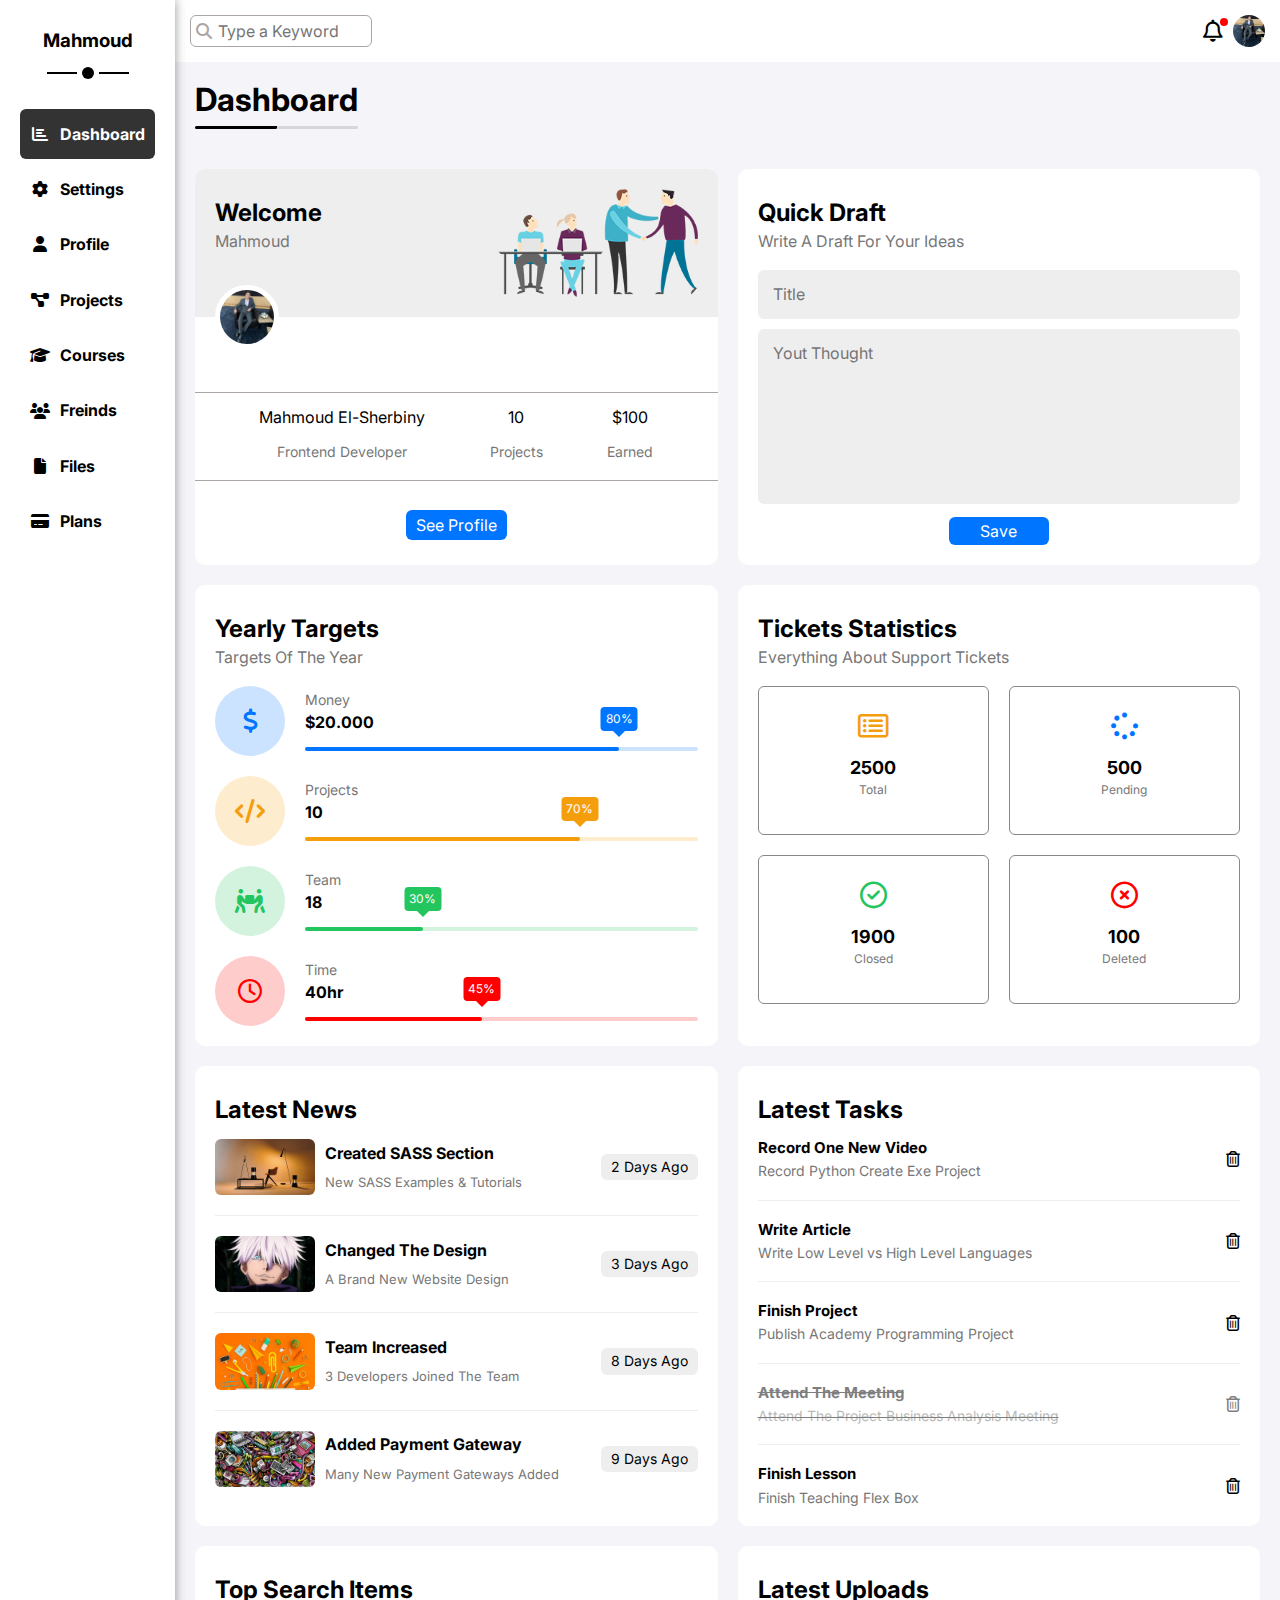
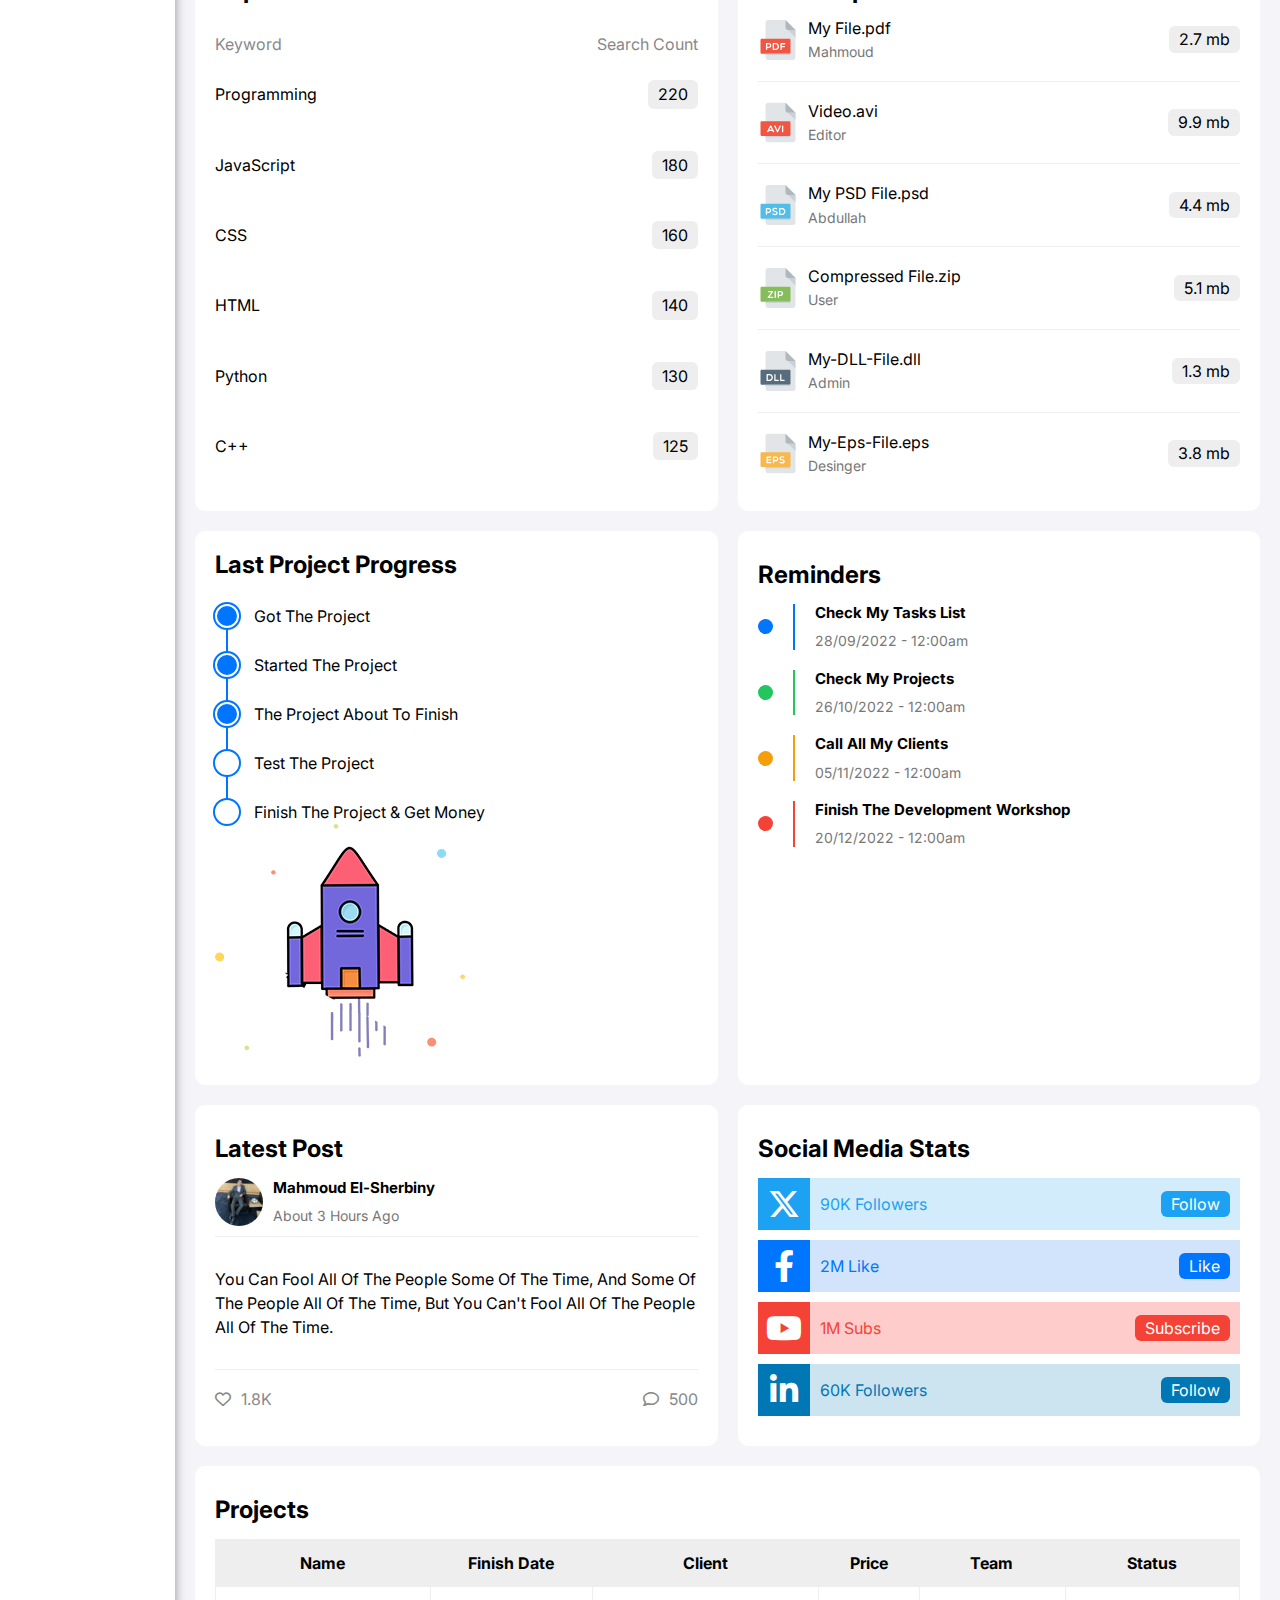
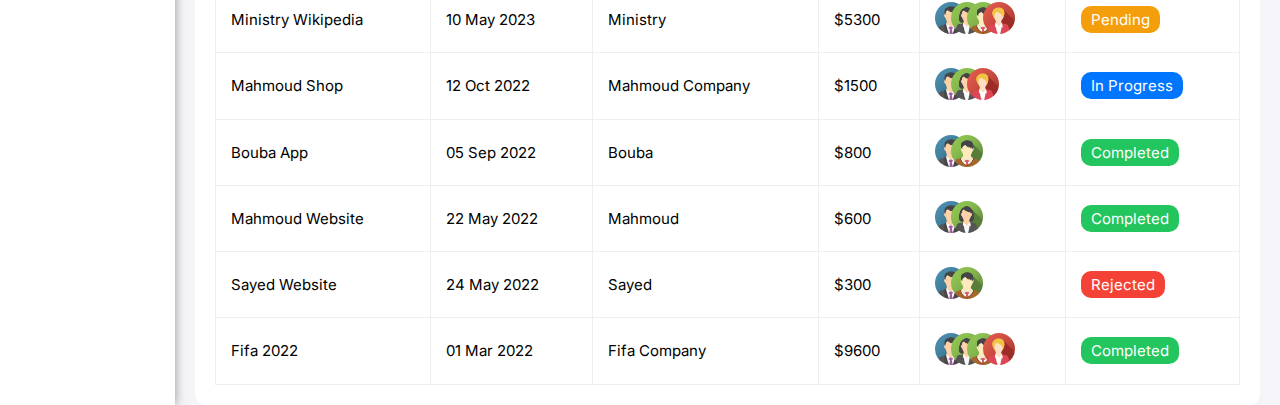
==== commit 7a429830: "Solved responsive problems" ====
--- a/index.html
+++ b/index.html
@@ -394,29 +394,16 @@
                     </div>
                 </div>
 
-                <div class="project p-20 br-10 overflow-h bg-white p-rel"> 
-                    <h3 class="special-heading">Last Project Progress</h3>
-                    <div class="box">
-                        <div class="shape circle"></div>
-                        <p>Got The Project</p>
-                    </div>
-                    <div class="box">
-                        <div class="shape circle"></div>
-                        <p>Started The Project</p>
-                    </div>
-                    <div class="box">
-                        <div class="shape circle"></div>
-                        <p>The Project About To Finish</p>
-                    </div>
-                    <div class="box">
-                        <div class="shape circle active"></div>
-                        <p>Test The Project</p>
-                    </div>
-                    <div class="box">
-                        <div class="shape circle"></div>
-                        <p>Finish The Project & Get Money</p>
-                    </div>
-                    <img class="hide-mobile" src="images/project.png" alt="">
+                <div class="last-project p-20 bg-white br-10 p-rel">
+                    <h2 class="m-top-0 m-bt-20">Last Project Progress</h2>
+                    <ul class="m-0 p-rel">
+                        <li class="v-center done">Got The Project</li>
+                        <li class="v-center done">Started The Project</li>
+                        <li class="v-center done">The Project About To Finish</li>
+                        <li class="v-center current">Test The Project</li>
+                        <li class="v-center">Finish The Project & Get Money</li>
+                    </ul>
+                    <img decoding="async" class="hide-mobile" src="images/project.png" alt="Photo.png" />
                 </div>
 
                 <div class="reminder p-20 br-10 overflow-h bg-white">
--- a/CSS/framework.css
+++ b/CSS/framework.css
@@ -94,6 +94,10 @@
     padding: 20px;
 }
 
+.m-0 {
+    margin: 0px;
+}
+
 .m-20 {
     margin: 20px;
 }
@@ -104,6 +108,10 @@
 
 .m-bt-20 {
     margin-bottom: 20px;
+}
+
+.m-top-0 {
+    margin-top: 0px;
 }
 
 .m-top-20 {
--- a/CSS/main.css
+++ b/CSS/main.css
@@ -120,8 +120,12 @@
 }
 
 @media (max-width: 767px) {
+    .sidebar {
+        padding: 10px;
+    }
+
     .sidebar > a h3 {
-        font-size: 11px;
+        font-size: 10px;
     }
 
     .sidebar ul a {
@@ -172,6 +176,20 @@
 
 header form input:focus {
     width: 200px;
+}
+
+@media (max-width: 767px) {
+    header form input {
+        width: 120px;
+    }
+
+    header form input:focus {
+        width: 130px;
+    }
+
+    header form input::placeholder {
+        font-size: 12px;
+    }
 }
 
 header form input::placeholder {
@@ -693,57 +711,49 @@
 }
 /* End Upload Widget */
 /* Start Project Widget */
-.wrapper .project .box {
-    display: flex;
-    align-items: center;
-    margin-bottom: 30px;
-}
-
-.wrapper .project .shape {
-    position: relative;
-    border: 2px solid var(--blue-color);
-    width: 27px;
-    height: 27px;
-    margin-right: 20px;
-}
-
-.wrapper .project .box:not(:last-of-type) .shape::before {
+.last-project ul::before {
     content: "";
     position: absolute;
+    left: 11px;
+    width: 2px;
+    height: 100%;
+    background-color: var(--blue-color);
+}
+
+.last-project ul li {
+    margin-top: 25px;
+}
+
+@media (max-width: 767px) {
+.last-project ul li {
+    font-size: 13px;
+    }
+}
+
+.last-project ul li::before {
+    content: "";
+    width: 20px;
+    height: 20px;
+    display: block;
     border-radius: 50%;
-    width: 90%;
-    height: 90%;
-    left: 50%;
-    top: 50%;
-    transform: translate(-50%, -50%);
+    background-color: white;
+    border: 2px solid white;
+    outline: 2px solid var(--blue-color);
+    margin-right: 15px;
+    z-index: 1;
+}
+.last-project ul li.done::before {
     background-color: var(--blue-color);
 }
-
-.wrapper .project .box:nth-last-of-type(2) .shape::before {
-    animation: fading 2s linear infinite;
-}
-
-.wrapper .project .box:not(:last-of-type) .shape::after {
-    content: "";
-    position: absolute;
-    left: 50%;
-    transform: translate(-50%);
-    bottom: -32px;
-    width: 2px;
-    height: 32px;
-    background-color: var(--blue-color, --blue-alt-color);
-}
-
-.wrapper .project .box p {
-    margin: auto 0;
-}
-
-.wrapper .project img {
-    position: absolute;
-    width: 150px;
-    bottom: 20px;
-    right: 10px;
-    opacity: 0.2;
+.last-project ul li.current::before {
+    animation: fading 1.5s infinite linear;
+}
+.last-project .launch-icon {
+    position: absolute;
+    width: 160px;
+    right: 0;
+    bottom: 0;
+    opacity: 0.1;
 }
 /* End Project Widget */
 /* Start Reminder Widget */
@@ -778,6 +788,12 @@
     font-weight: bold;
     font-size: 15px;
 }
+
+@media (max-width: 767px) {
+    .wrapper .reminder .box .text p {
+        font-size: 13px;
+        }
+    }
 
 .wrapper .reminder .box .text span {
     font-size: 14px;
@@ -1259,6 +1275,11 @@
 }
 
 @media (max-width: 767px) {
+    .profile {
+        margin-left: 10px;
+        margin-right: 10px;
+    }
+
     .profile .toggle-switch {
         margin: auto;
     }
@@ -1354,6 +1375,12 @@
     }
 }
 
+@media (max-width: 767px) {
+    .profile .data {
+        grid-template-columns: 1fr;
+    }
+}
+
 .profile .skills {
     grid-column: 1 / 2;
 }
@@ -1377,6 +1404,7 @@
     .profile .skills .box span {
         display: inline-block;
         margin-bottom: 5px;
+        font-size: 14px;
     }
 }
 /* End skills */
@@ -1436,6 +1464,12 @@
     column-gap: 20px;
 }
 
+@media (max-width: 767px) {
+    .projects {
+        grid-template-columns: 1fr;
+    }
+}
+
 .projects .head {
     margin: 0 0 10px;
 }
@@ -1590,6 +1624,12 @@
 /* Start Freinds */
 .friends-page {
     grid-template-columns: repeat(auto-fit, minmax(275px, 1fr));
+}
+
+@media (max-width: 767px) {
+    .friends-page {
+        grid-template-columns: 1fr;
+    }
 }
 
 .friends-page .head {
@@ -1659,6 +1699,12 @@
 
 .friends-page .foot {
     padding: 10px 0 0;
+}
+
+@media (max-width: 767px) {
+    .friends-page .foot {
+        flex-direction: column;
+    }
 }
 
 .friends-page .foot > div a {
@@ -1944,11 +1990,11 @@
 /* Start Animation */
 @keyframes fading {
     0% ,100% {
-        opacity: 1;
+        background-color: white;
     }
 
     50% {
-        opacity: 0;
+        background-color: var(--blue-color);
     }
 }
 
